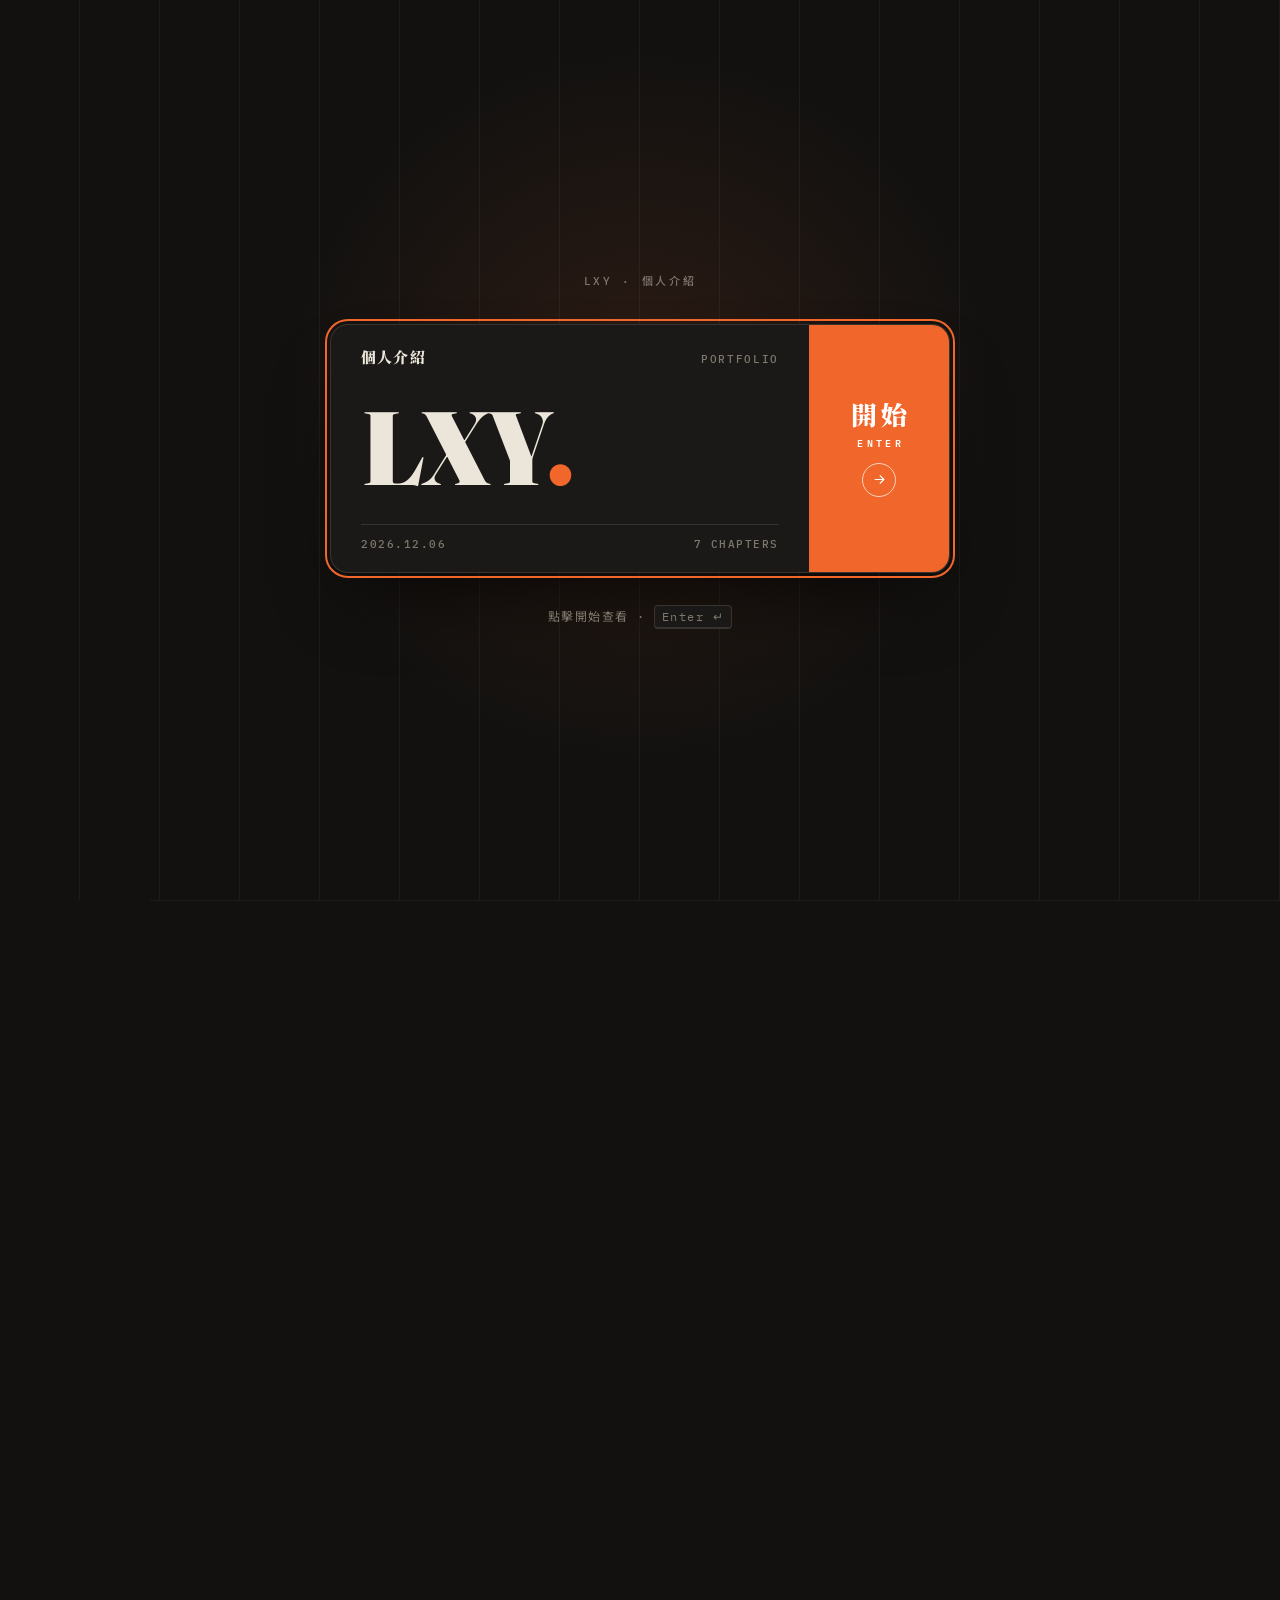
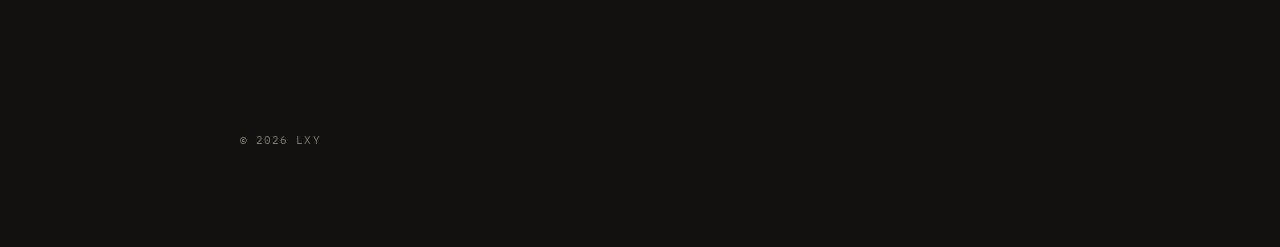
==== index.html @ 330e9f6e "first commit" ====
<!DOCTYPE html>
<html lang="zh-TW" class="no-js">
<head>
<meta charset="UTF-8">
<meta name="viewport" content="width=device-width, initial-scale=1, viewport-fit=cover">
<title>LXY</title>
<meta name="description" content="LXY — 來自台灣的學生、開發者與數位創作者。">
<meta name="author" content="LXY">
<meta name="theme-color" content="#121110">
<link rel="canonical" href="https://lxyo.cc.cd/">
<meta property="og:type" content="website">
<meta property="og:site_name" content="LXY">
<meta property="og:locale" content="zh_TW">
<meta property="og:locale:alternate" content="en_US">
<meta property="og:url" content="https://lxyo.cc.cd/">
<meta property="og:title" content="LXY">
<meta property="og:description" content="LXY — 來自台灣的學生、開發者與數位創作者。">
<meta name="twitter:card" content="summary">
<meta name="twitter:title" content="LXY">
<meta name="twitter:description" content="LXY — 來自台灣的學生、開發者與數位創作者。">
<link rel="icon" href="data:image/svg+xml,%3Csvg xmlns='http://www.w3.org/2000/svg' viewBox='0 0 64 64'%3E%3Crect x='4' y='4' width='56' height='56' rx='14' fill='%23e2571e'/%3E%3Ctext x='32' y='44' text-anchor='middle' font-family='Georgia,serif' font-weight='900' font-size='34' fill='%23fbf8f2'%3EL%3C/text%3E%3C/svg%3E">
<script>document.documentElement.classList.replace('no-js', 'js');</script>
<link rel="preconnect" href="https://fonts.googleapis.com">
<link rel="preconnect" href="https://fonts.gstatic.com" crossorigin>
<link rel="stylesheet" href="https://fonts.googleapis.com/css2?family=Fraunces:opsz,wght@9..144,400..900&family=IBM+Plex+Mono:wght@400;500;600&family=Noto+Sans+TC:wght@400;500;700&family=Noto+Serif+TC:wght@700;900&display=swap">
<link rel="stylesheet" href="css/style.css">
</head>
<body class="intro">

<!-- 入口：封面卡（點擊或按 Enter 開始） -->
<div id="gate" role="dialog" aria-modal="true" aria-label="intro">
  <p class="gate-top">LXY · 個人介紹</p>
  <div class="cover-card" id="ticket" role="button" tabindex="0" aria-label="開始查看 Enter">
    <div class="cc-main">
      <div class="cc-head"><b>個人介紹</b><span>Portfolio</span></div>
      <div class="cc-name">LXY<i>.</i></div>
      <div class="cc-meta"><span id="tDate">—</span><span>7 chapters</span></div>
    </div>
    <div class="cc-go">
      <b>開始</b><small>ENTER</small>
      <span class="arr" aria-hidden="true"><svg class="ln-ic" viewBox="0 0 24 24"><path d="M5 12h14M13 6l6 6-6 6"/></svg></span>
    </div>
  </div>
  <p class="gate-hint">點擊開始查看 · <kbd>Enter ↵</kbd></p>
</div>

<!-- 左側章節（桌機） -->
<nav class="rail" aria-label="chapters">
  <a class="rail-brand" href="#start">LXY<i>.</i></a>
  <div class="rail-line" aria-hidden="true"></div>
  <ol class="rail-stops" id="railStops"></ol>
  <div class="rail-foot">
    <div class="lang">
      <button type="button" class="lang-btn" data-lang="zh" aria-label="繁體中文">中文</button>
      <span class="lang-sep">/</span>
      <button type="button" class="lang-btn" data-lang="en" aria-label="English">EN</button>
    </div>
    <span class="rail-clock">TPE <span id="clock">--:--</span></span>
  </div>
</nav>

<!-- 上方進度（手機） -->
<div class="topbar" aria-hidden="true">
  <a class="rail-brand" href="#start">LXY<i>.</i></a>
  <span class="topbar-cur" id="topCur"></span>
  <div class="lang">
    <button type="button" class="lang-btn" data-lang="zh">中</button>
    <button type="button" class="lang-btn" data-lang="en">EN</button>
  </div>
  <i class="topbar-bar"></i>
</div>

<main>

  <!-- 01 首頁 -->
  <section class="station" id="start" data-station data-key="nav.start" data-zh="首頁" data-en="Home">
    <div class="inner">
      <div class="hero">
        <div>
          <p class="kicker reveal">Hello · 你好</p>
          <h1 class="name reveal" style="--d:.05s">LXY<i>.</i></h1>
          <p class="role reveal" style="--d:.15s" data-i18n="hero.role">學生 · 開發者 · 數位創作者</p>
          <p class="bio reveal" style="--d:.2s"><span id="typed"></span><span class="pen" aria-hidden="true"></span></p>
          <dl class="facts reveal" style="--d:.3s">
            <div><dt data-i18n="about.birthplaceLabel">出生地</dt><dd data-i18n="about.birthplace">台灣 台東</dd></div>
            <div><dt data-i18n="about.residenceLabel">居住地</dt><dd data-i18n="about.residence">台灣 南投</dd></div>
            <div><dt data-i18n="about.ageLabel">年齡</dt><dd><span data-age></span> <span data-i18n="about.ageSuffix">歲</span></dd></div>
          </dl>
        </div>
      </div>
      <button type="button" class="next reveal" style="--d:.5s" data-next></button>
    </div>
  </section>

  <!-- 02 關於 -->
  <section class="station" id="about" data-station data-key="nav.about" data-zh="關於" data-en="About">
    <div class="inner">
      <div class="sign reveal" data-sign></div>
      <div class="about">
        <article class="panel reveal" style="--d:.1s">
          <div class="panel-head"><span data-i18n="about.label">個人詳情 / ABOUT</span><b>No. 0805</b></div>
          <div class="fields">
            <div class="field"><span class="ic"><svg class="ln-ic" viewBox="0 0 24 24"><path d="M21 10c0 7-9 13-9 13s-9-6-9-13a9 9 0 0 1 18 0z"/><circle cx="12" cy="10" r="3"/></svg></span>
              <span class="k" data-i18n="about.birthplaceLabel">出生地</span><span class="v" data-i18n="about.birthplace">台灣 台東</span></div>
            <div class="field"><span class="ic"><svg class="ln-ic" viewBox="0 0 24 24"><path d="M3 10.5 12 3l9 7.5V21H3z"/><path d="M9 21v-6h6v6"/></svg></span>
              <span class="k" data-i18n="about.residenceLabel">居住地</span><span class="v" data-i18n="about.residence">台灣 南投</span></div>
            <div class="field"><span class="ic"><svg class="ln-ic" viewBox="0 0 24 24"><circle cx="12" cy="12" r="10"/><polyline points="12 6 12 12 16 14"/></svg></span>
              <span class="k" data-i18n="about.ageLabel">年齡</span><span class="v"><span id="age" data-age></span> <span data-i18n="about.ageSuffix">歲</span></span></div>
            <div class="field"><span class="ic"><svg class="ln-ic" viewBox="0 0 24 24"><path d="M22 10v6M2 10l10-5 10 5-10 5z"/><path d="M6 12v5c3 3 9 3 12 0v-5"/></svg></span>
              <span class="k" data-i18n="about.educationLabel">目前就讀</span><span class="v" data-i18n="about.education">高職/機械科</span></div>
            <div class="likes">
              <span class="k" data-i18n="about.interestsLabel">興趣與專長</span>
              <div class="chips">
                <span class="chip" data-i18n="about.interest.minecraft">麥塊</span>
                <span class="chip" data-i18n="about.interest.dev">開發</span>
                <span class="chip" data-i18n="about.interest.code">程式</span>
                <span class="chip" data-i18n="about.interest.hardware">硬體</span>
                <span class="chip" data-i18n="about.interest.computer">電腦</span>
              </div>
            </div>
          </div>
        </article>
        <article class="panel mapbox reveal" style="--d:.2s">
          <div class="panel-head"><span>Map</span><b>台東 · 南投</b></div>
          <div class="taiwan-map-inner">
            <canvas id="taiwan-map-canvas" aria-hidden="true"></canvas>
            <div class="taiwan-map-markers" id="taiwan-map-markers"></div>
          </div>
        </article>
      </div>
      <button type="button" class="next reveal" data-next></button>
    </div>
  </section>

  <!-- 03 經歷 -->
  <section class="station" id="experience" data-station data-key="nav.experience" data-zh="經歷" data-en="Experience">
    <div class="inner">
      <div class="sign reveal" data-sign></div>
      <div class="timetable">
        <div class="tt-row reveal" style="--d:.1s">
          <div class="tt-time" data-i18n="experience.weatherDate">2026 — 至今</div>
          <div class="tt-track" aria-hidden="true"></div>
          <article class="tt-card">
            <h3>Weather Master</h3>
            <div class="tt-role" data-i18n="experience.weatherRole">開源貢獻 · 繁體中文化</div>
            <div class="tt-desc" data-i18n-html="experience.weatherDesc">參與 <a href="https://github.com/PranshulGG/WeatherMaster" target="_blank" rel="noopener">Weather Master</a> 的繁體中文在地化，完成 1,338 條字串翻譯，約佔專案翻譯量的 20% 以上，讓台灣使用者也能用母語追蹤天氣。</div>
          </article>
        </div>
        <div class="tt-row reveal" style="--d:.2s">
          <div class="tt-time" data-i18n="experience.sunriseDate">2025 — 至今</div>
          <div class="tt-track" aria-hidden="true"></div>
          <article class="tt-card">
            <h3 data-i18n="experience.sunriseTitle">日出伺服器</h3>
            <div class="tt-role" data-i18n="experience.sunriseRole">開發</div>
            <div class="tt-desc" data-i18n="experience.sunriseDesc">負責伺服器開發、功能建置與系統維護，持續優化玩家體驗。</div>
          </article>
        </div>
      </div>
      <button type="button" class="next reveal" data-next></button>
    </div>
  </section>

  <!-- 04 獲獎 -->
  <section class="station" id="awards" data-station data-key="nav.awards" data-zh="獲獎" data-en="Awards">
    <div class="inner">
      <div class="sign reveal" data-sign></div>
      <div class="grid grid--3">
        <button type="button" class="card award-card reveal" style="--d:.05s" data-card
          data-preview-key="award1" data-title="智在家鄉 2024 第七屆" data-org="聯發科技"
          data-desc="智在家鄉比賽，2024 年，我們以「科技農業」為主題，製作了感測器等裝置蒐集農業資料，獲得優等獎。"
          data-logo="data/mediatek.png" data-date="2024 年 11 月" data-badge="優等獎" data-tags="科技農業,感測器,聯發科技">
          <span class="cover"><img src="data/mediatek.png" alt="MediaTek" loading="lazy"></span>
          <span class="stamp"><span class="award-card-badge">優等獎</span></span>
          <span class="card-body">
            <span class="card-org award-card-org">聯發科技</span>
            <span class="card-title award-card-title">智在家鄉 2024 第七屆</span>
            <span class="card-snip award-card-snippet">以「科技農業」為主題，製作感測器裝置蒐集農業資料。</span>
            <span class="card-foot"><span class="award-card-date">2024 年 11 月</span><span class="more" aria-hidden="true">→</span></span>
          </span>
        </button>
        <button type="button" class="card award-card reveal" style="--d:.12s" data-card
          data-preview-key="award2" data-title="南投縣 麥克松 2024 第一屆" data-org="南投縣"
          data-desc="開發體感健腦電子琴，廣受評審好評，南投縣教育處處長也親自體驗過。"
          data-logo="data/nantou.png" data-date="2024 年 5 月 30 日" data-badge="特優" data-tags="體感,電子琴,麥克松">
          <span class="cover"><img class="square" src="data/nantou.png" alt="南投縣" loading="lazy"></span>
          <span class="stamp"><span class="award-card-badge">特優</span></span>
          <span class="card-body">
            <span class="card-org award-card-org">南投縣</span>
            <span class="card-title award-card-title">南投縣 麥克松 2024 第一屆</span>
            <span class="card-snip award-card-snippet">開發體感健腦電子琴，廣受評審好評。</span>
            <span class="card-foot"><span class="award-card-date">2024 年 5 月 30 日</span><span class="more" aria-hidden="true">→</span></span>
          </span>
        </button>
        <button type="button" class="card award-card reveal" style="--d:.19s" data-card
          data-preview-key="award3" data-title="Do your:bit 2024 台灣賽" data-org="DO YOUR:BIT"
          data-desc="開發體感健腦電子琴，獲得台灣區賽入選（名次未定義）。"
          data-logo="data/do_your_bit.png" data-date="2024 年 12 月 31 日" data-badge="優選" data-tags="micro:bit,體感,國際賽">
          <span class="cover"><img src="data/do_your_bit.png" alt="do your:bit" loading="lazy"></span>
          <span class="stamp"><span class="award-card-badge">優選</span></span>
          <span class="card-body">
            <span class="card-org award-card-org">DO YOUR:BIT</span>
            <span class="card-title award-card-title">Do your:bit 2024 台灣賽</span>
            <span class="card-snip award-card-snippet">體感健腦電子琴獲台灣區賽入選。</span>
            <span class="card-foot"><span class="award-card-date">2024 年 12 月 31 日</span><span class="more" aria-hidden="true">→</span></span>
          </span>
        </button>
      </div>
      <button type="button" class="next reveal" data-next></button>
    </div>
  </section>

  <!-- 05 專案 -->
  <section class="station" id="projects" data-station data-key="nav.projects" data-zh="專案" data-en="Projects">
    <div class="inner">
      <div class="sign reveal" data-sign></div>
      <div class="grid grid--2">
        <button type="button" class="card reveal" style="--d:.05s" data-card
          data-preview-key="projectWeather" data-title="Weather Master" data-org="Open source · Android"
          data-desc="開源 Android 天氣 App，靈感來自 Google Pixel Weather，支援多種天氣來源與小工具。我負責繁體中文化，翻譯了 1,338 條字串，約佔專案翻譯量的 20% 以上。"
          data-logo="data/weather_master.png" data-cover="weather" data-url="play.google.com" data-href="https://play.google.com/store/apps/details?id=com.pranshulgg.weather_master"
          data-tags="open source,android,i18n,繁體中文">
          <span class="cover cover--weather"><img class="square" src="data/weather_master.png" alt="Weather Master" loading="lazy"></span>
          <span class="card-body">
            <span class="card-org">Open source · Android</span>
            <span class="card-title">Weather Master</span>
            <span class="card-snip project-card-snippet" data-i18n="projects.weatherSnippet">開源 Android 天氣 App 繁體中文化貢獻者。</span>
            <span class="stats"><span><strong>1,338</strong><span data-i18n="projects.weatherStat1">條翻譯</span></span><span><strong>20%+</strong><span data-i18n="projects.weatherStat2">專案字串</span></span></span>
            <span class="card-foot"><span>Google Play</span><span class="more" aria-hidden="true">→</span></span>
          </span>
        </button>
        <button type="button" class="card reveal" style="--d:.12s" data-card
          data-preview-key="projectCrop" data-title="農產分析" data-org="Google Play · Android"
          data-desc="農產分析是一款專為農民和農業從業者設計的智慧工具，幫助您輕鬆掌握市場動態，做出明智的農業決策。透過即時的價格數據和智能分析，讓您的農產品獲得最佳收益。"
          data-logo="https://play-lh.googleusercontent.com/NTqjY2mbt0F2i7puMSiTOP4z76HeeBLNhnZv5H5CcK_nBi4d97qSdFFrD--aAHuuWnySbWFiatZBM2LRgfFG9I4=w480-h960"
          data-cover="crop" data-url="play.google.com" data-href="https://play.google.com/store/apps/details?id=com.bvc_dev_team.androidapp"
          data-tags="android,農業,價格分析,開放資料">
          <span class="cover cover--crop"><img class="square" src="https://play-lh.googleusercontent.com/NTqjY2mbt0F2i7puMSiTOP4z76HeeBLNhnZv5H5CcK_nBi4d97qSdFFrD--aAHuuWnySbWFiatZBM2LRgfFG9I4=w480-h960" alt="" loading="lazy" referrerpolicy="no-referrer"></span>
          <span class="card-body">
            <span class="card-org">Google Play · Android</span>
            <span class="card-title" data-i18n="projects.cropTitle">農產分析</span>
            <span class="card-snip project-card-snippet" data-i18n="projects.cropSnippet">全台作物價格分析工具，即時掌握市場行情。</span>
            <span class="card-foot"><span>Google Play</span><span class="more" aria-hidden="true">→</span></span>
          </span>
        </button>
      </div>
      <button type="button" class="next reveal" data-next></button>
    </div>
  </section>

  <!-- 06 技能 -->
  <section class="station" id="skills" data-station data-key="nav.skills" data-zh="技能" data-en="Skills">
    <div class="inner">
      <div class="sign reveal" data-sign></div>
      <div class="tags-grid">
        <article class="ltag reveal" style="--d:.05s"><span class="emo" aria-hidden="true">🐍</span><h3>Python</h3>
          <p data-i18n="skills.pythonDesc">用 Python 寫各種小工具、自動化腳本、網頁爬蟲與後端服務。</p>
          <div class="tags"><span class="tag">selenium</span><span class="tag">flask</span><span class="tag">script</span></div></article>
        <article class="ltag reveal" style="--d:.1s"><span class="emo" aria-hidden="true">🌐</span><h3>Web Dev</h3>
          <p data-i18n="skills.webDesc">前端網頁開發，從設計到實作，打造好看又實用的網站。</p>
          <div class="tags"><span class="tag">html</span><span class="tag">css</span><span class="tag">js</span></div></article>
        <article class="ltag reveal" style="--d:.15s"><span class="emo" aria-hidden="true">🈶</span><h3>Translation</h3>
          <p data-i18n="skills.translationDesc">翻譯、在地化、繁體中文，讓使用繁體中文的人能更好的使用外國軟體。</p>
          <div class="tags"><span class="tag">translate</span><span class="tag">localization</span><span class="tag">zh-TW</span></div></article>
        <article class="ltag reveal" style="--d:.2s"><span class="emo" aria-hidden="true">🎨</span><h3>Design</h3>
          <p data-i18n="skills.designDesc">視覺設計、UI 介面、品牌識別，讓想法變成畫面。</p>
          <div class="tags"><span class="tag">figma</span><span class="tag">ui</span><span class="tag">branding</span></div></article>
        <article class="ltag reveal" style="--d:.25s"><span class="emo" aria-hidden="true">📷</span><h3>Photography</h3>
          <p data-i18n="skills.photoDesc">喜歡用鏡頭捕捉生活中的瞬間，記錄美好畫面。</p>
          <div class="tags"><span class="tag">street</span><span class="tag">portrait</span><span class="tag">landscape</span></div></article>
      </div>
      <button type="button" class="next reveal" data-next></button>
    </div>
  </section>

  <!-- 07 聯絡 -->
  <section class="station" id="contact" data-station data-key="nav.contact" data-zh="聯絡" data-en="Contact">
    <div class="inner">
      <div class="sign reveal" data-sign></div>
      <p class="contact-desc reveal" data-i18n="contact.desc">有專案合作、技術交流或任何想法，歡迎透過以下管道找到我。</p>
      <ul class="contacts reveal" style="--d:.1s">
        <li><a href="mailto:contact@lxyo.cc.cd"><small>Email</small><b>contact@lxyo.cc.cd</b><span class="go" aria-hidden="true">→</span></a></li>
        <li><a href="mailto:me@lxyo.cc.cd"><small>Email</small><b>me@lxyo.cc.cd</b><span class="go" aria-hidden="true">→</span></a></li>
        <li><a href="https://github.com/Yo-codeback" target="_blank" rel="noopener"><small>GitHub</small><b>Yo-codeback</b><span class="go" aria-hidden="true">→</span></a></li>
        <li><a href="https://status.ddns.ge/" target="_blank" rel="noopener"><small>Status</small><b data-i18n="nav.status">服務狀態</b><span class="go" aria-hidden="true">→</span></a></li>
      </ul>
      <div class="farewell reveal" style="--d:.2s">
        <div>
          <h3 data-i18n="ui.thanks">感謝您的觀看</h3>
          <p data-i18n="ui.thanksSub">祝您有美好的一天</p>
        </div>
        <button type="button" class="back" id="backStart">
          <svg class="ln-ic" viewBox="0 0 24 24" aria-hidden="true"><path d="M12 19V5M6 11l6-6 6 6"/></svg>
          <span data-i18n="ui.back">回到頂部</span></button>
      </div>
      <p class="foot">© <span data-year>2026</span> LXY</p>
    </div>
  </section>
</main>

<!-- 詳情抽屜 -->
<div class="drawer" id="drawer" aria-hidden="true">
  <div class="drawer-bd" id="drawerBd"></div>
  <div class="drawer-win" role="dialog" aria-modal="true" aria-labelledby="drawerTitle">
    <div class="drawer-top"><span id="drawerKind">detail</span>
      <button type="button" class="drawer-x" id="drawerX" aria-label="close"><svg viewBox="0 0 12 12" aria-hidden="true"><path d="M1 1l10 10M11 1 1 11" stroke="currentColor" stroke-width="1.6"/></svg></button></div>
    <div id="drawerContent"></div>
  </div>
</div>

<script src="js/i18n.js"></script>
<script src="js/age.js"></script>
<script src="js/taiwan-map.js"></script>
<script src="js/app.js"></script>
<script defer src="https://static.cloudflareinsights.com/beacon.min.js/v4513226cdae34746b4dedf0b4dfa099e1781791509496" integrity="sha512-ZE9pZaUXND66v380QUtch/5sE9tPFh2zg45pR2PB0CVkCtOREv2AJKkSidISWkysEuQ0EH8faUU5du78bx87UQ==" data-cf-beacon='{"version":"2024.11.0","token":"75124c326cb447fe934cde04713ae013","r":1,"server_timing":{"name":{"cfCacheStatus":true,"cfEdge":true,"cfExtPri":true,"cfL4":true,"cfOrigin":true,"cfSpeedBrain":true},"location_startswith":null}}' crossorigin="anonymous"></script>
</body>
</html>
---- css/style.css ----
﻿/* ================================================================
   LXY — 引導式個人頁（深色）
   1. 設計變數
   ================================================================ */
:root{
  --paper:#121110;
  --paper-2:#26231f;
  --card:#1b1917;
  --ink:#ece6da;
  --ink-2:#bdb5a7;
  --mute:#7f786c;
  --line:rgba(236,230,218,.13);
  --line-2:rgba(236,230,218,.05);
  --accent:#f0662b;
  --accent-rgb:240,102,43;
  --teal:#2f9a93;
  --stamp:#ef5a4c;
  --sign:#0a0a09;
  --shadow:rgba(0,0,0,.55);
  --rail-w:150px;
  --serif:"Fraunces","Noto Serif TC",Georgia,serif;
  --serif-tc:"Noto Serif TC","Fraunces",serif;
  --sans:"Noto Sans TC",system-ui,-apple-system,"Segoe UI","Microsoft JhengHei",sans-serif;
  --mono:"IBM Plex Mono","Noto Sans TC",ui-monospace,Menlo,Consolas,monospace;
  --ease:cubic-bezier(.22,1,.36,1);
}

/* ================================================================
   2. 基礎
   ================================================================ */
*,*::before,*::after{box-sizing:border-box}
html{scroll-snap-type:y proximity;scroll-behavior:smooth;color-scheme:dark}
body{margin:0;background:var(--paper);color:var(--ink);font:400 15px/1.75 var(--sans);-webkit-font-smoothing:antialiased;text-rendering:optimizeLegibility}
body::before{content:"";position:fixed;inset:0;z-index:-1;pointer-events:none;opacity:.5;
  background-image:url("data:image/svg+xml,%3Csvg xmlns='http://www.w3.org/2000/svg' width='160' height='160'%3E%3Cfilter id='n'%3E%3CfeTurbulence type='fractalNoise' baseFrequency='.9' numOctaves='2' stitchTiles='stitch'/%3E%3CfeColorMatrix values='0 0 0 0 .3 0 0 0 0 .25 0 0 0 0 .2 0 0 0 .09 0'/%3E%3C/filter%3E%3Crect width='100%25' height='100%25' filter='url(%23n)'/%3E%3C/svg%3E")}
body.intro{overflow:hidden}
button{font:inherit;color:inherit;background:none;border:0;padding:0;margin:0;cursor:pointer}
a{color:inherit;text-decoration:none}
img{max-width:100%}
::selection{background:var(--accent);color:#fff}
:focus-visible{outline:2px solid var(--accent);outline-offset:3px}
.mono{font-family:var(--mono)}
.ln-ic{width:1em;height:1em;fill:none;stroke:currentColor;stroke-width:1.7;stroke-linecap:round;stroke-linejoin:round}

/* ================================================================
   3. 入口：封面卡
   ================================================================ */
#gate{position:fixed;inset:0;z-index:50;display:grid;place-items:center;gap:26px;align-content:center;background:var(--paper);transition:opacity .6s var(--ease) .35s,visibility 0s 1s}
#gate::before{content:"";position:absolute;inset:0;background:radial-gradient(circle at 50% 45%,rgba(var(--accent-rgb),.12),transparent 45%),repeating-linear-gradient(90deg,transparent 0 79px,var(--line-2) 79px 80px)}
.gate-top{position:relative;font:500 11px/1 var(--mono);letter-spacing:.24em;text-transform:uppercase;color:var(--mute)}
.cover-card{position:relative;display:flex;width:min(620px,92vw);border:1px solid var(--line);border-radius:18px;overflow:hidden;background:var(--card);box-shadow:0 40px 80px -30px rgba(0,0,0,.8);cursor:pointer;animation:cardIn 1s var(--ease) both;transition:transform .7s var(--ease),opacity .5s}
@keyframes cardIn{from{opacity:0;transform:translateY(30px) scale(.97)}}
.cc-main{flex:1;min-width:0;padding:24px 30px 22px}
.cc-head{display:flex;justify-content:space-between;align-items:baseline;gap:12px;font:500 10.5px/1.4 var(--mono);letter-spacing:.16em;text-transform:uppercase;color:var(--mute)}
.cc-head b{font:900 15px/1 var(--serif-tc);letter-spacing:.08em;color:var(--ink)}
.cc-name{margin:34px 0 30px;font:900 clamp(64px,13vw,104px)/.9 var(--serif);letter-spacing:-.04em}
.cc-name i{font-style:normal;color:var(--accent)}
.cc-meta{display:flex;justify-content:space-between;padding-top:14px;border-top:1px solid var(--line);font:500 11px/1 var(--mono);letter-spacing:.14em;text-transform:uppercase;color:var(--mute)}
.cc-go{flex:none;width:140px;display:flex;flex-direction:column;align-items:center;justify-content:center;gap:10px;padding:20px 10px;background:var(--accent);color:#fff;transition:background .3s}
.cover-card:hover .cc-go{background:#ff7a3d}
.cc-go b{font:900 26px/1 var(--serif-tc);letter-spacing:.14em;margin-right:-.14em;white-space:nowrap}
.cc-go small{font:600 10px/1 var(--mono);letter-spacing:.34em;margin-right:-.34em}
.cc-go .arr{width:34px;height:34px;display:grid;place-items:center;margin-top:6px;border:1.5px solid rgba(255,255,255,.7);border-radius:50%;animation:nudge 1.8s ease-in-out infinite}
@keyframes nudge{50%{transform:translateX(4px)}}
.gate-hint{position:relative;font:400 12px/1 var(--mono);letter-spacing:.12em;color:var(--mute)}
.gate-hint kbd{font:inherit;padding:3px 7px;border:1px solid var(--line);border-bottom-width:2px;border-radius:4px;background:var(--card)}
.is-entering #gate{opacity:0;visibility:hidden}
.is-entering .cover-card{animation:none;cursor:default;transform:translateY(-40px) scale(.96);opacity:0}
.is-entering .gate-hint,.is-entering .gate-top{opacity:0;transition:opacity .3s}

/* ================================================================
   4. 左側章節（桌機）／上方進度條（手機）
   ================================================================ */
.rail{position:fixed;left:0;top:0;bottom:0;z-index:20;width:var(--rail-w);border-right:1px solid var(--line);background:rgba(18,17,16,.82);-webkit-backdrop-filter:blur(8px);backdrop-filter:blur(8px)}
.rail-brand{position:absolute;left:24px;top:26px;font:900 22px/1 var(--serif);letter-spacing:-.02em}
.rail-brand i{font-style:normal;color:var(--accent)}
.rail-line{position:absolute;left:31px;top:14vh;bottom:16vh;width:4px;margin-left:-2px;border-radius:2px;background:var(--paper-2)}
.rail-line::before{content:"";position:absolute;inset:0;border-radius:2px;background:var(--accent);transform-origin:top;transform:scaleY(var(--p,0))}
.rail-stops{position:absolute;left:0;right:0;top:14vh;bottom:16vh;margin:0;padding:0;list-style:none}
.rail-stops li{position:absolute;left:0;right:0;transform:translateY(-50%)}
.rail-stops button{display:flex;align-items:center;gap:12px;width:100%;padding:6px 10px 6px 24px;text-align:left}
.rail-stops .dot{flex:none;width:15px;height:15px;border-radius:50%;border:3px solid var(--ink);background:var(--paper);transition:background .3s,border-color .3s,transform .4s var(--ease)}
.rail-stops .lab{display:flex;flex-direction:column;line-height:1.15;min-width:0}
.rail-stops .lab small{font:500 9px/1.2 var(--mono);letter-spacing:.14em;color:var(--mute)}
.rail-stops .lab span{font:600 13px/1.3 var(--sans);color:var(--ink-2);white-space:nowrap;transition:color .3s}
.rail-stops li.passed .dot{background:var(--ink)}
.rail-stops li.current .dot{background:var(--accent);border-color:var(--accent);box-shadow:0 0 0 5px rgba(var(--accent-rgb),.2);transform:scale(1.2)}
.rail-stops li.current .lab span{color:var(--accent)}
.rail-stops button:hover .lab span{color:var(--ink)}
.rail-foot{position:absolute;left:24px;right:12px;bottom:26px;display:flex;flex-direction:column;gap:12px}
.lang{display:flex;align-items:center;gap:2px;font:500 11px/1 var(--mono)}
.lang-btn{padding:6px 8px;border-radius:4px;color:var(--mute);transition:background .3s,color .3s}
.lang-btn:hover{color:var(--ink)}
.lang-btn.active{background:var(--ink);color:var(--paper)}
.lang-sep{color:var(--line)}
.rail-clock{font:500 10px/1 var(--mono);letter-spacing:.1em;color:var(--mute)}
.topbar{display:none}

/* ================================================================
   5. 版面 / 章節標題 / 下一章
   ================================================================ */
main{padding-left:var(--rail-w)}
.station{position:relative;min-height:100vh;padding:12vh 7vw 10vh;display:flex;flex-direction:column;justify-content:center;scroll-snap-align:start}
.station + .station{border-top:1px solid var(--line-2)}
.inner{width:100%;max-width:1080px;margin:0 auto}

.sign{display:flex;align-items:flex-end;gap:22px;margin:0 0 6vh;padding-bottom:20px;border-bottom:1px solid var(--line)}
.sign-no{font:900 clamp(72px,9vw,128px)/.8 var(--serif);letter-spacing:-.05em;color:transparent;-webkit-text-stroke:1.5px rgba(var(--accent-rgb),.75)}
.sign-txt{display:flex;flex-direction:column;gap:6px;padding-bottom:4px}
.sign-txt small{font:500 10.5px/1 var(--mono);letter-spacing:.2em;text-transform:uppercase;color:var(--mute)}
.sign h2{margin:0;font:900 clamp(34px,4vw,50px)/1.05 var(--serif-tc);letter-spacing:.12em}
.sign-en{font:500 12px/1 var(--mono);letter-spacing:.3em;text-transform:uppercase;color:var(--ink-2)}

.next{display:inline-flex;align-items:center;gap:14px;align-self:flex-start;margin-top:7vh;padding:12px 18px 12px 20px;border:1.5px solid var(--ink);border-radius:999px;font:500 13px/1.2 var(--sans);transition:background .3s,color .3s}
.next small{font:500 10px/1 var(--mono);letter-spacing:.16em;text-transform:uppercase;color:var(--mute);transition:color .3s}
.next b{font:700 15px/1 var(--serif-tc);letter-spacing:.08em}
.next .arr{width:26px;height:26px;display:grid;place-items:center;border-radius:50%;background:var(--accent);color:#fff;transition:transform .4s var(--ease)}
.next:hover{background:var(--ink);color:var(--paper)}
.next:hover small{color:rgba(18,17,16,.6)}
.next:hover .arr{transform:translateY(3px)}
.inner > .next{display:flex;width:max-content}

.reveal{opacity:0;transform:translateY(24px);transition:opacity .9s var(--ease) var(--d,0s),transform 1s var(--ease) var(--d,0s)}
.reveal.in{opacity:1;transform:none}

/* ================================================================
   6. 首頁
   ================================================================ */
.hero{display:block}
.kicker{display:flex;align-items:center;gap:12px;margin:0 0 18px;font:500 11px/1 var(--mono);letter-spacing:.2em;text-transform:uppercase;color:var(--mute)}
.kicker::before{content:"";width:10px;height:10px;border-radius:50%;background:var(--accent);box-shadow:0 0 0 4px rgba(var(--accent-rgb),.18)}
.name{margin:0;font:900 clamp(110px,16vw,240px)/.85 var(--serif);letter-spacing:-.05em}
.name i{font-style:normal;color:var(--accent)}
.role{margin:22px 0 0;font:700 clamp(17px,1.5vw,21px)/1.4 var(--serif-tc);letter-spacing:.06em;color:var(--ink-2)}
.bio{min-height:3.4em;max-width:34em;margin:14px 0 0;font:400 15px/1.75 var(--sans);color:var(--ink-2)}
.bio .pen{display:inline-block;width:8px;height:8px;margin-left:6px;border-radius:50%;background:var(--accent);vertical-align:1px;animation:pulse 1.4s ease-in-out infinite}
@keyframes pulse{50%{transform:scale(.5);opacity:.4}}
.facts{display:flex;flex-wrap:wrap;gap:0;margin:34px 0 0;border:1.5px solid var(--ink);border-radius:10px;width:max-content;max-width:100%;overflow:hidden}
.facts div{padding:12px 20px;min-width:120px}
.facts div + div{border-left:1.5px dashed var(--line)}
.facts dt{font:500 9.5px/1.3 var(--mono);letter-spacing:.16em;text-transform:uppercase;color:var(--mute)}
.facts dd{margin:4px 0 0;font:700 15px/1.3 var(--sans)}
.stamp{display:grid;place-items:center;width:86px;height:86px;border-radius:50%;border:3px double var(--stamp);color:var(--stamp);font:900 14px/1.15 var(--serif-tc);letter-spacing:.06em;text-align:center;background:rgba(18,17,16,.82);opacity:.95}
.stamp small{display:block;font:600 8px/1 var(--mono);letter-spacing:.12em;margin-top:3px}

/* ================================================================
   7. 關於（個人欄位 + 地圖）
   ================================================================ */
.about{display:grid;grid-template-columns:minmax(0,1.25fr) minmax(0,.75fr);gap:28px;align-items:stretch}
.panel{position:relative;background:var(--card);border:1px solid var(--line);border-radius:12px;box-shadow:0 20px 40px -30px var(--shadow)}
.panel-head{display:flex;justify-content:space-between;align-items:center;padding:14px 22px;border-bottom:1px dashed var(--line);font:500 10.5px/1 var(--mono);letter-spacing:.16em;text-transform:uppercase;color:var(--mute)}
.panel-head b{color:var(--accent);font-weight:600}
.fields{padding:6px 22px 22px}
.field{display:grid;grid-template-columns:34px 110px minmax(0,1fr);align-items:center;gap:14px;padding:15px 0;border-bottom:1px dashed var(--line)}
.field .ic{width:34px;height:34px;display:grid;place-items:center;border-radius:50%;background:var(--paper);color:var(--accent);font-size:16px}
.field .k{font:500 11px/1.3 var(--mono);letter-spacing:.1em;color:var(--mute)}
.field .v{font:700 16px/1.4 var(--sans)}
.likes{padding-top:18px}
.likes .k{font:500 11px/1.3 var(--mono);letter-spacing:.1em;color:var(--mute)}
.chips{display:flex;flex-wrap:wrap;gap:8px;margin-top:12px}
.chip{padding:7px 14px;border-radius:999px;background:var(--paper);border:1px solid var(--line);font:500 13px/1 var(--sans);transition:background .3s,color .3s,border-color .3s}
.chip:hover{background:var(--ink);color:var(--paper);border-color:var(--ink)}
.mapbox{display:flex;flex-direction:column}
.taiwan-map-inner{position:relative;flex:1;min-height:380px;margin:10px}
#taiwan-map-canvas{display:block;width:100%;height:100%}
.taiwan-map-markers{position:absolute;inset:0;pointer-events:none}
.taiwan-marker{position:absolute;width:0;height:0}
.taiwan-marker-dot{position:absolute;left:-7px;top:-7px;width:14px;height:14px;border-radius:50%;background:var(--card);border:3px solid var(--mk)}
.taiwan-marker-pulse{position:absolute;left:-16px;top:-16px;width:32px;height:32px;border-radius:50%;background:var(--mk);opacity:.18;animation:mapPulse 2.2s ease-out infinite}
.taiwan-marker-label{position:absolute;right:16px;top:-12px;white-space:nowrap;padding:5px 9px;border-radius:6px;background:var(--mk);color:#fff;font:600 11px/1.2 var(--sans)}
.taiwan-marker-birth{--mk:var(--teal)}
.taiwan-marker-home{--mk:var(--accent)}
@keyframes mapPulse{0%{transform:scale(.5);opacity:.35}100%{transform:scale(1.6);opacity:0}}

/* ================================================================
   8. 經歷（時間軸）
   ================================================================ */
.timetable{position:relative;display:flex;flex-direction:column;gap:22px}
.tt-row{display:grid;grid-template-columns:150px 30px minmax(0,1fr);gap:0 18px}
.tt-time{padding-top:20px;text-align:right;font:600 13px/1.4 var(--mono);color:var(--accent)}
.tt-track{position:relative}
.tt-track::before{content:"";position:absolute;left:50%;top:0;bottom:-22px;width:4px;margin-left:-2px;background:var(--paper-2);border-radius:2px}
.tt-row:last-child .tt-track::before{bottom:0}
.tt-track::after{content:"";position:absolute;left:50%;top:22px;width:16px;height:16px;margin-left:-8px;border-radius:50%;background:var(--card);border:3px solid var(--ink)}
.tt-card{padding:20px 24px 22px;background:var(--card);border:1px solid var(--line);border-left:5px solid var(--accent);border-radius:10px;transition:transform .5s var(--ease),box-shadow .5s}
.tt-row:nth-child(2) .tt-card{border-left-color:var(--teal)}
.tt-card:hover{transform:translateX(6px);box-shadow:0 20px 40px -28px var(--shadow)}
.tt-card h3{margin:0;font:700 22px/1.3 var(--serif);letter-spacing:-.01em}
.tt-role{margin-top:4px;font:500 12px/1.4 var(--mono);color:var(--mute)}
.tt-desc{margin-top:12px;color:var(--ink-2)}
.tt-desc a{color:var(--accent);border-bottom:1.5px solid rgba(var(--accent-rgb),.35)}
.tt-desc a:hover{border-bottom-color:var(--accent)}

/* ================================================================
   9. 獲獎 / 專案 卡片
   ================================================================ */
.grid{display:grid;gap:26px}
.grid--3{grid-template-columns:repeat(3,minmax(0,1fr))}
.grid--2{grid-template-columns:repeat(2,minmax(0,1fr))}
.card{position:relative;display:flex;flex-direction:column;text-align:left;background:var(--card);border:1px solid var(--line);border-radius:12px;overflow:visible;transition:transform .5s var(--ease),box-shadow .5s var(--ease)}
.card:hover{transform:translateY(-6px);box-shadow:0 30px 50px -30px var(--shadow)}
.cover{position:relative;display:grid;place-items:center;aspect-ratio:16/10;border-bottom:1px solid var(--line);border-radius:12px 12px 0 0;overflow:hidden;background:#fff}
.cover img{display:block;max-width:72%;max-height:58%;object-fit:contain;transition:transform .8s var(--ease)}
.cover img.square{max-height:74%}
.card:hover .cover img{transform:scale(1.05)}
.cover--photo img{max-width:none;max-height:none;width:100%;height:100%;object-fit:cover}
.cover--weather{background:radial-gradient(circle at 50% 50%,rgba(255,190,60,.18),transparent 55%),linear-gradient(160deg,#16244a,#0b1430)}
.cover--weather img.square{width:38%;max-width:none;max-height:none;filter:drop-shadow(0 14px 24px rgba(0,0,0,.45))}
.cover--crop{background:linear-gradient(160deg,#1e2a1c,#2f3f29)}
.cover .emo{font-size:clamp(56px,6vw,84px);line-height:1;filter:drop-shadow(0 10px 14px rgba(0,0,0,.2))}
.card-body{display:flex;flex-direction:column;gap:6px;flex:1;padding:18px 20px 18px}
.card-org{font:500 10.5px/1.3 var(--mono);letter-spacing:.14em;text-transform:uppercase;color:var(--mute)}
.card-title{font:700 19px/1.35 var(--serif-tc);letter-spacing:.02em}
.card-snip{font-size:13.5px;line-height:1.65;color:var(--ink-2)}
.card-foot{display:flex;justify-content:space-between;align-items:center;gap:10px;margin-top:auto;padding-top:12px;border-top:1px dashed var(--line);font:500 11.5px/1.2 var(--mono);color:var(--mute)}
.card-foot .more{color:var(--accent);transition:transform .4s var(--ease)}
.card:hover .card-foot .more{transform:translateX(4px)}
.card .stamp{position:absolute;right:14px;top:14px;width:78px;height:78px;font-size:13px;transform:rotate(-12deg);transition:transform .5s var(--ease)}
.card:hover .stamp{transform:rotate(-4deg) scale(1.06)}
.stats{display:flex;gap:18px;margin-top:4px;font:500 12px/1.3 var(--mono);color:var(--mute)}
.stats strong{margin-right:4px;font-size:15px;color:var(--teal)}

/* ================================================================
   10. 技能
   ================================================================ */
.tags-grid{display:grid;grid-template-columns:repeat(auto-fill,minmax(190px,1fr));gap:22px}
.ltag{position:relative;padding:24px 20px 20px;background:var(--card);border:1px solid var(--line);border-radius:14px;transition:transform .5s var(--ease),border-color .4s}
.ltag:hover{transform:translateY(-4px);border-color:rgba(var(--accent-rgb),.5)}
.ltag .emo{font-size:30px;line-height:1}
.ltag h3{margin:10px 0 6px;font:700 19px/1.2 var(--serif)}
.ltag p{margin:0;font-size:13px;line-height:1.65;color:var(--ink-2)}
.ltag .tags{margin-top:14px}
.tags{display:flex;flex-wrap:wrap;gap:6px}
.tag{padding:4px 9px;border-radius:4px;background:var(--paper);font:500 10.5px/1.2 var(--mono);color:var(--ink-2)}

/* ================================================================
   11. 聯絡 + 結尾
   ================================================================ */
.contact-desc{max-width:36em;margin:0 0 26px;font-size:16px;color:var(--ink-2)}
.contacts{list-style:none;margin:0;padding:0;border-top:1.5px solid var(--ink)}
.contacts a{display:grid;grid-template-columns:120px minmax(0,1fr) auto;align-items:center;gap:18px;padding:18px 4px;border-bottom:1px dashed var(--line);transition:padding .5s var(--ease),background .3s}
.contacts a:hover{padding-left:16px;background:rgba(var(--accent-rgb),.06)}
.contacts small{font:500 11px/1 var(--mono);letter-spacing:.14em;text-transform:uppercase;color:var(--mute)}
.contacts b{font:700 clamp(18px,2vw,26px)/1.2 var(--serif);overflow-wrap:anywhere}
.contacts .go{width:34px;height:34px;display:grid;place-items:center;border-radius:50%;border:1.5px solid var(--ink);transition:background .3s,color .3s,transform .4s var(--ease)}
.contacts a:hover .go{background:var(--accent);border-color:var(--accent);color:#fff;transform:rotate(-45deg)}
.farewell{display:flex;justify-content:space-between;align-items:flex-end;gap:30px;margin-top:9vh;padding-top:28px;border-top:1.5px solid var(--ink)}
.farewell h3{margin:0;font:900 clamp(34px,4.6vw,64px)/1.15 var(--serif-tc);letter-spacing:.06em}
.farewell p{margin:10px 0 0;font:400 13px/1.6 var(--mono);color:var(--mute)}
.back{display:inline-flex;align-items:center;gap:12px;flex:none;padding:14px 22px;border-radius:999px;background:var(--ink);color:var(--paper);font:600 14px/1 var(--sans);transition:background .3s}
.back:hover{background:var(--accent);color:#fff}
.back svg{width:16px;height:16px}
.foot{margin-top:28px;font:400 11px/1 var(--mono);letter-spacing:.1em;color:var(--mute)}

/* ================================================================
   12. 詳情抽屜
   ================================================================ */
.drawer{position:fixed;inset:0;z-index:40;visibility:hidden}
.drawer.open{visibility:visible}
.drawer-bd{position:absolute;inset:0;background:rgba(0,0,0,.6);opacity:0;transition:opacity .4s}
.drawer.open .drawer-bd{opacity:1}
.drawer-win{position:absolute;top:0;right:0;bottom:0;width:min(480px,100vw);display:flex;flex-direction:column;background:var(--card);box-shadow:-30px 0 60px -30px rgba(0,0,0,.8);border-left:1px solid var(--line);transform:translateX(100%);transition:transform .55s var(--ease);overflow-y:auto;overscroll-behavior:contain}
.drawer.open .drawer-win{transform:none}
.drawer-top{position:sticky;top:0;z-index:2;display:flex;justify-content:space-between;align-items:center;padding:14px 18px;background:var(--card);border-bottom:1px dashed var(--line);font:500 10.5px/1 var(--mono);letter-spacing:.16em;text-transform:uppercase;color:var(--mute)}
.drawer-x{width:36px;height:36px;display:grid;place-items:center;border-radius:50%;border:1.5px solid var(--ink);transition:background .3s,color .3s,transform .4s var(--ease)}
.drawer-x:hover{background:var(--ink);color:var(--paper);transform:rotate(90deg)}
.drawer-x svg{width:12px;height:12px}
.drawer .cover{border-radius:0;aspect-ratio:16/9;flex:none}
.drawer-body{position:relative;padding:26px 28px 34px}
.drawer-body .stamp{position:absolute;right:24px;top:-44px;transform:rotate(-12deg)}
.drawer-body h3{margin:8px 0 14px;padding-right:80px;font:900 26px/1.3 var(--serif-tc);letter-spacing:.02em}
.drawer-body .desc{margin:0 0 22px;color:var(--ink-2);line-height:1.85}
.drawer-body dl{display:grid;grid-template-columns:80px 1fr;gap:12px 14px;margin:0 0 24px;padding-top:18px;border-top:1px dashed var(--line)}
.drawer-body dt{font:500 10.5px/1.6 var(--mono);letter-spacing:.12em;text-transform:uppercase;color:var(--mute)}
.drawer-body dd{margin:0;font-size:14px;overflow-wrap:anywhere}
.btn{display:inline-flex;align-items:center;gap:10px;padding:12px 20px;border-radius:999px;background:var(--accent);color:#fff;font:600 14px/1 var(--sans);transition:background .3s}
.btn:hover{background:var(--ink);color:var(--paper)}

/* ================================================================
   13. 手機 / 平板
   ================================================================ */
@media (max-width:1000px){
  .grid--3{grid-template-columns:repeat(2,minmax(0,1fr))}
  .hero{grid-template-columns:1fr}
  }
@media (max-width:820px){
  html{scroll-snap-type:none}
  .rail{display:none}
  .topbar{position:fixed;left:0;right:0;top:0;z-index:20;display:flex;align-items:center;justify-content:space-between;gap:12px;height:52px;padding:0 16px;background:rgba(18,17,16,.92);-webkit-backdrop-filter:blur(8px);backdrop-filter:blur(8px);border-bottom:1px solid var(--line)}
  .topbar .rail-brand{position:static;font-size:18px}
  .topbar-cur{flex:1;text-align:center;font:600 13px/1 var(--serif-tc);letter-spacing:.08em}
  .topbar-cur small{font:500 9.5px/1 var(--mono);letter-spacing:.14em;color:var(--mute);margin-right:6px}
  .topbar-bar{position:absolute;left:0;right:0;bottom:-1px;height:3px;background:var(--accent);transform-origin:left;transform:scaleX(var(--p,0))}
  main{padding-left:0}
  .station{min-height:auto;padding:88px 20px 64px}
  .name{font-size:34vw}
  .facts{width:100%}
  .facts div{flex:1;min-width:0;padding:10px 12px}
    .about,.grid--2,.grid--3{grid-template-columns:minmax(0,1fr)}
  .field{grid-template-columns:30px 80px minmax(0,1fr);gap:10px}
  .taiwan-map-inner{min-height:420px}
  .tt-row{grid-template-columns:22px minmax(0,1fr);gap:0 14px}
  .tt-time{grid-column:2;padding:0 0 6px;text-align:left}
  .tt-track{grid-row:1 / span 2;grid-column:1}
  .tt-card{grid-column:2}
  .tt-track::after{top:2px}
  .contacts a{grid-template-columns:minmax(0,1fr) auto;gap:6px 14px}
  .contacts small{grid-column:1}
  .contacts b{grid-column:1}
  .contacts .go{grid-column:2;grid-row:1 / span 2}
  .farewell{flex-direction:column;align-items:flex-start}
  .cover-card{flex-direction:column;width:min(380px,90vw)}
  .cc-go{width:auto;flex-direction:row;padding:18px}
  .cc-go .arr{margin-top:0}
  .sign{gap:14px}
  .sign h2{font-size:30px}
}

@media (prefers-reduced-motion:reduce){
  html{scroll-behavior:auto}
  *,*::before,*::after{animation-duration:.001ms!important;animation-iteration-count:1!important;transition-duration:.2s!important;transition-delay:0s!important}
  .reveal{opacity:1;transform:none}
}
.no-js #gate{display:none}
.no-js .reveal{opacity:1;transform:none}
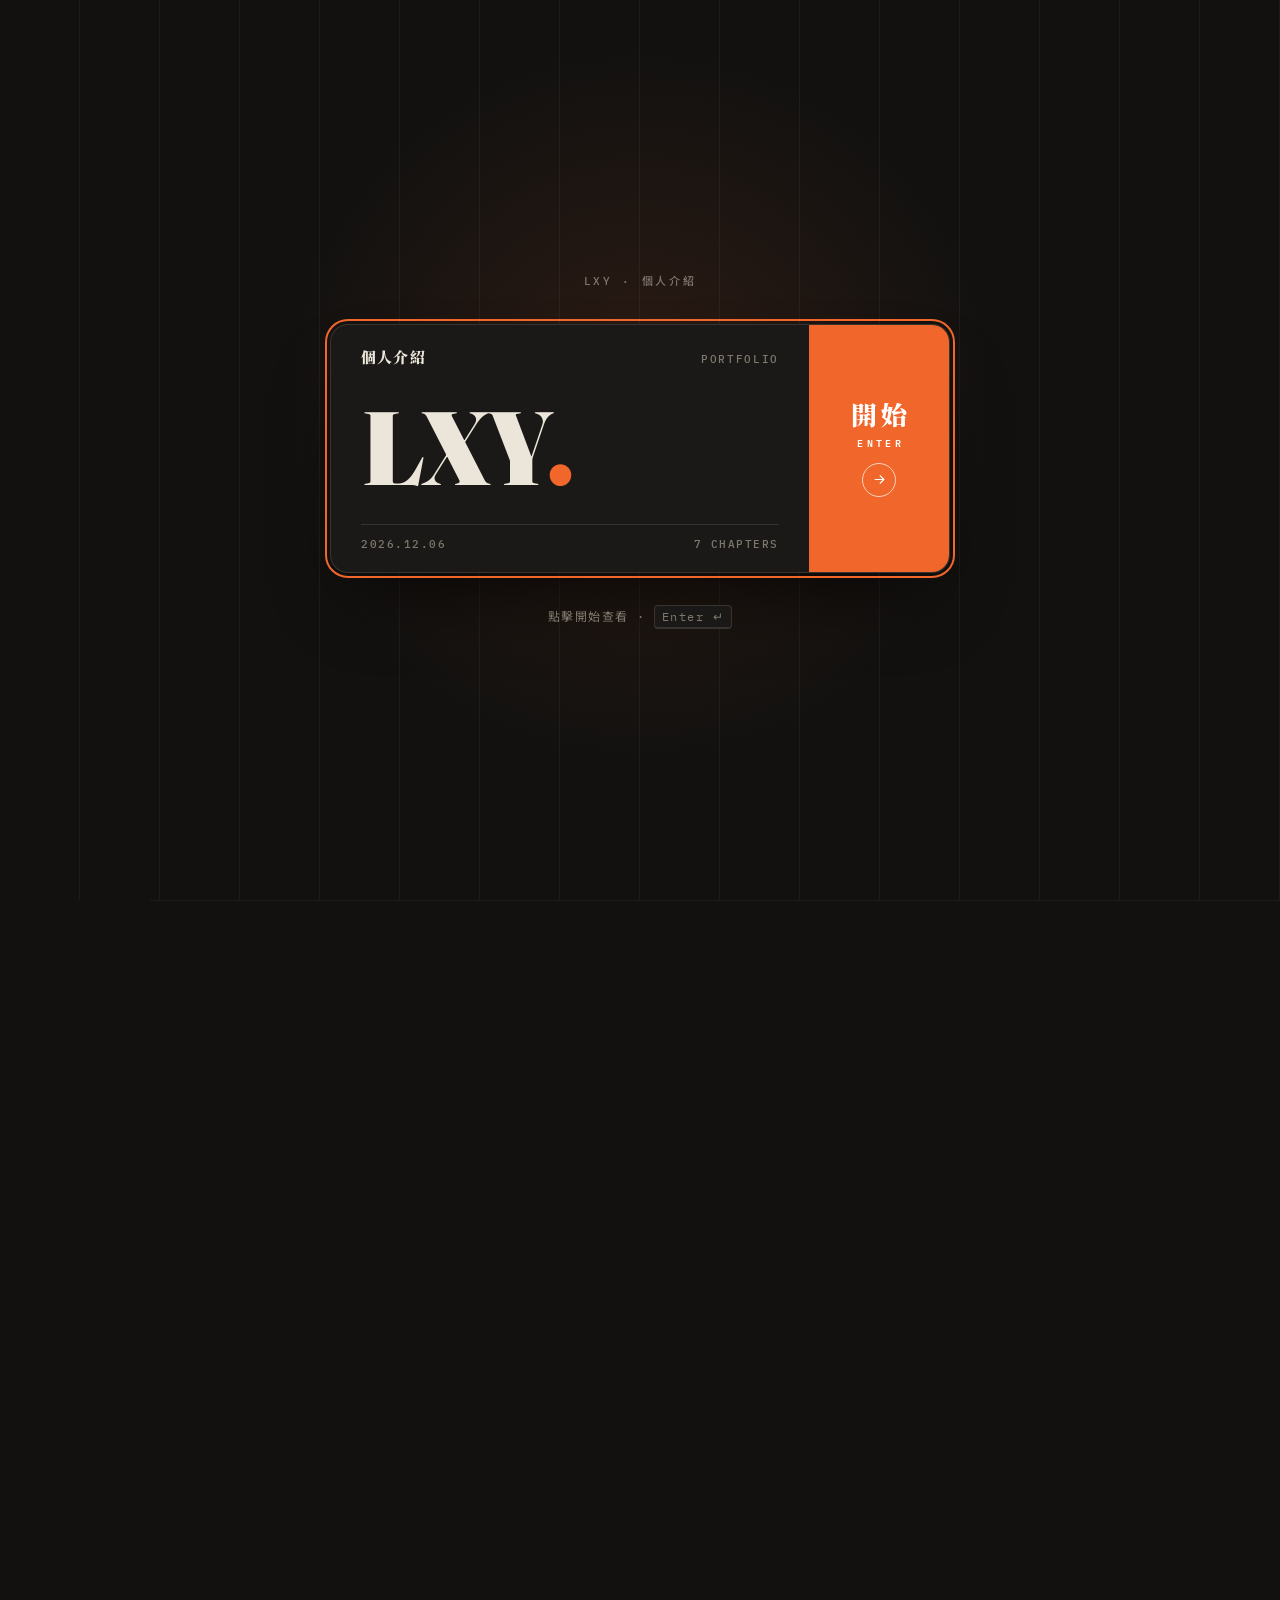
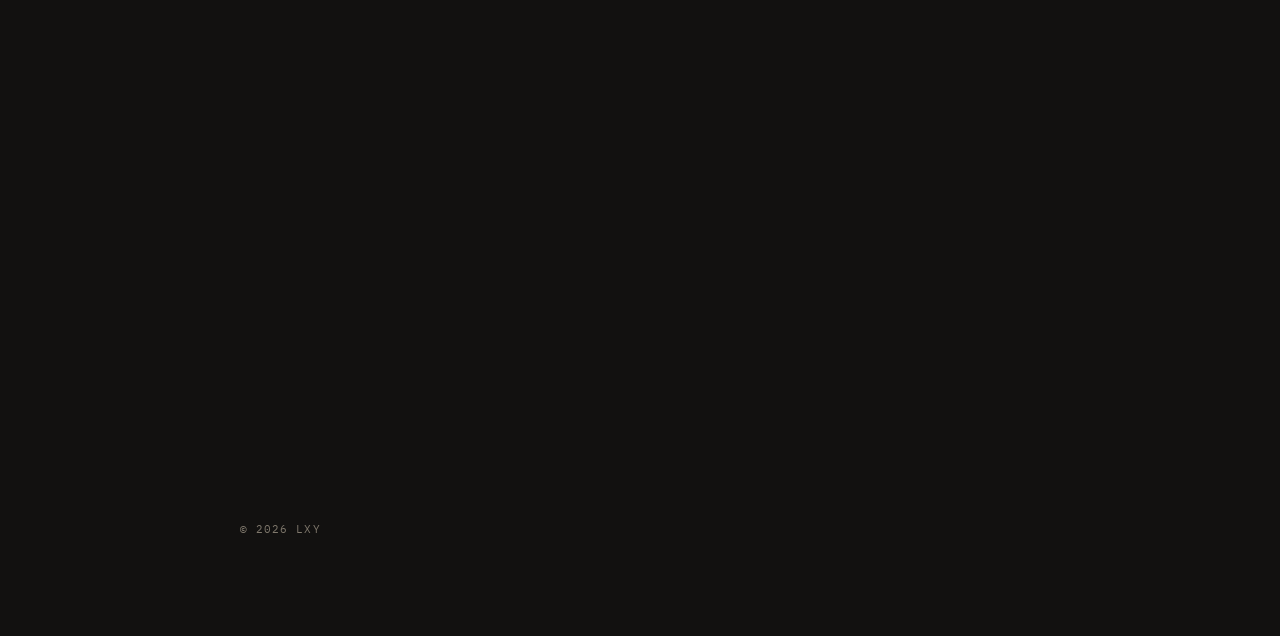
==== commit 6f7a4e78: "Add PVQC AI Literacy Specialist award details and styling" ====
--- a/index.html
+++ b/index.html
@@ -164,8 +164,21 @@
   <section class="station" id="awards" data-station data-key="nav.awards" data-zh="獲獎" data-en="Awards">
     <div class="inner">
       <div class="sign reveal" data-sign></div>
-      <div class="grid grid--3">
+      <div class="grid grid--awards">
         <button type="button" class="card award-card reveal" style="--d:.05s" data-card
+          data-preview-key="awardPvqc" data-title="PVQC AI Literacy Specialist" data-org="PVQC"
+          data-desc="已通過 PVQC AI Literacy Specialist（專業級）考試。涵蓋人工智慧相關專業英文詞彙能力；正式證書核發中，尚未可查詢。"
+          data-cover="pvqc" data-date="2026 年 10 月" data-badge="已通過" data-tags="AI,PVQC,專業英文,專業級">
+          <span class="cover cover--pvqc"><span class="cover-mark"><b>PVQC</b><small>AI Literacy</small></span></span>
+          <span class="stamp"><span class="award-card-badge">已通過</span></span>
+          <span class="card-body">
+            <span class="card-org award-card-org">PVQC</span>
+            <span class="card-title award-card-title">PVQC AI Literacy Specialist</span>
+            <span class="card-snip award-card-snippet">已通過 AI 專業英文詞彙能力專業級考試。</span>
+            <span class="card-foot"><span class="award-card-date">2026 年 10 月</span><span class="more" aria-hidden="true">→</span></span>
+          </span>
+        </button>
+        <button type="button" class="card award-card reveal" style="--d:.1s" data-card
           data-preview-key="award1" data-title="智在家鄉 2024 第七屆" data-org="聯發科技"
           data-desc="智在家鄉比賽，2024 年，我們以「科技農業」為主題，製作了感測器等裝置蒐集農業資料，獲得優等獎。"
           data-logo="data/mediatek.png" data-date="2024 年 11 月" data-badge="優等獎" data-tags="科技農業,感測器,聯發科技">
--- a/css/style.css
+++ b/css/style.css
@@ -197,6 +197,11 @@
 .grid{display:grid;gap:26px}
 .grid--3{grid-template-columns:repeat(3,minmax(0,1fr))}
 .grid--2{grid-template-columns:repeat(2,minmax(0,1fr))}
+.grid--awards{grid-template-columns:repeat(auto-fill,minmax(240px,1fr))}
+.cover--pvqc{background:radial-gradient(circle at 30% 20%,rgba(var(--accent-rgb),.28),transparent 50%),linear-gradient(155deg,#1a2438,#0d121c)}
+.cover-mark{display:flex;flex-direction:column;align-items:center;gap:8px;color:#fff;text-align:center}
+.cover-mark b{font:900 clamp(36px,4vw,48px)/1 var(--serif);letter-spacing:.06em}
+.cover-mark small{font:500 11px/1 var(--mono);letter-spacing:.28em;text-transform:uppercase;color:rgba(255,255,255,.7)}
 .card{position:relative;display:flex;flex-direction:column;text-align:left;background:var(--card);border:1px solid var(--line);border-radius:12px;overflow:visible;transition:transform .5s var(--ease),box-shadow .5s var(--ease)}
 .card:hover{transform:translateY(-6px);box-shadow:0 30px 50px -30px var(--shadow)}
 .cover{position:relative;display:grid;place-items:center;aspect-ratio:16/10;border-bottom:1px solid var(--line);border-radius:12px 12px 0 0;overflow:hidden;background:#fff}
@@ -280,9 +285,9 @@
    13. 手機 / 平板
    ================================================================ */
 @media (max-width:1000px){
-  .grid--3{grid-template-columns:repeat(2,minmax(0,1fr))}
+  .grid--3,.grid--awards{grid-template-columns:repeat(2,minmax(0,1fr))}
   .hero{grid-template-columns:1fr}
-  }
+}
 @media (max-width:820px){
   html{scroll-snap-type:none}
   .rail{display:none}
@@ -296,7 +301,7 @@
   .name{font-size:34vw}
   .facts{width:100%}
   .facts div{flex:1;min-width:0;padding:10px 12px}
-    .about,.grid--2,.grid--3{grid-template-columns:minmax(0,1fr)}
+  .about,.grid--2,.grid--3,.grid--awards{grid-template-columns:minmax(0,1fr)}
   .field{grid-template-columns:30px 80px minmax(0,1fr);gap:10px}
   .taiwan-map-inner{min-height:420px}
   .tt-row{grid-template-columns:22px minmax(0,1fr);gap:0 14px}
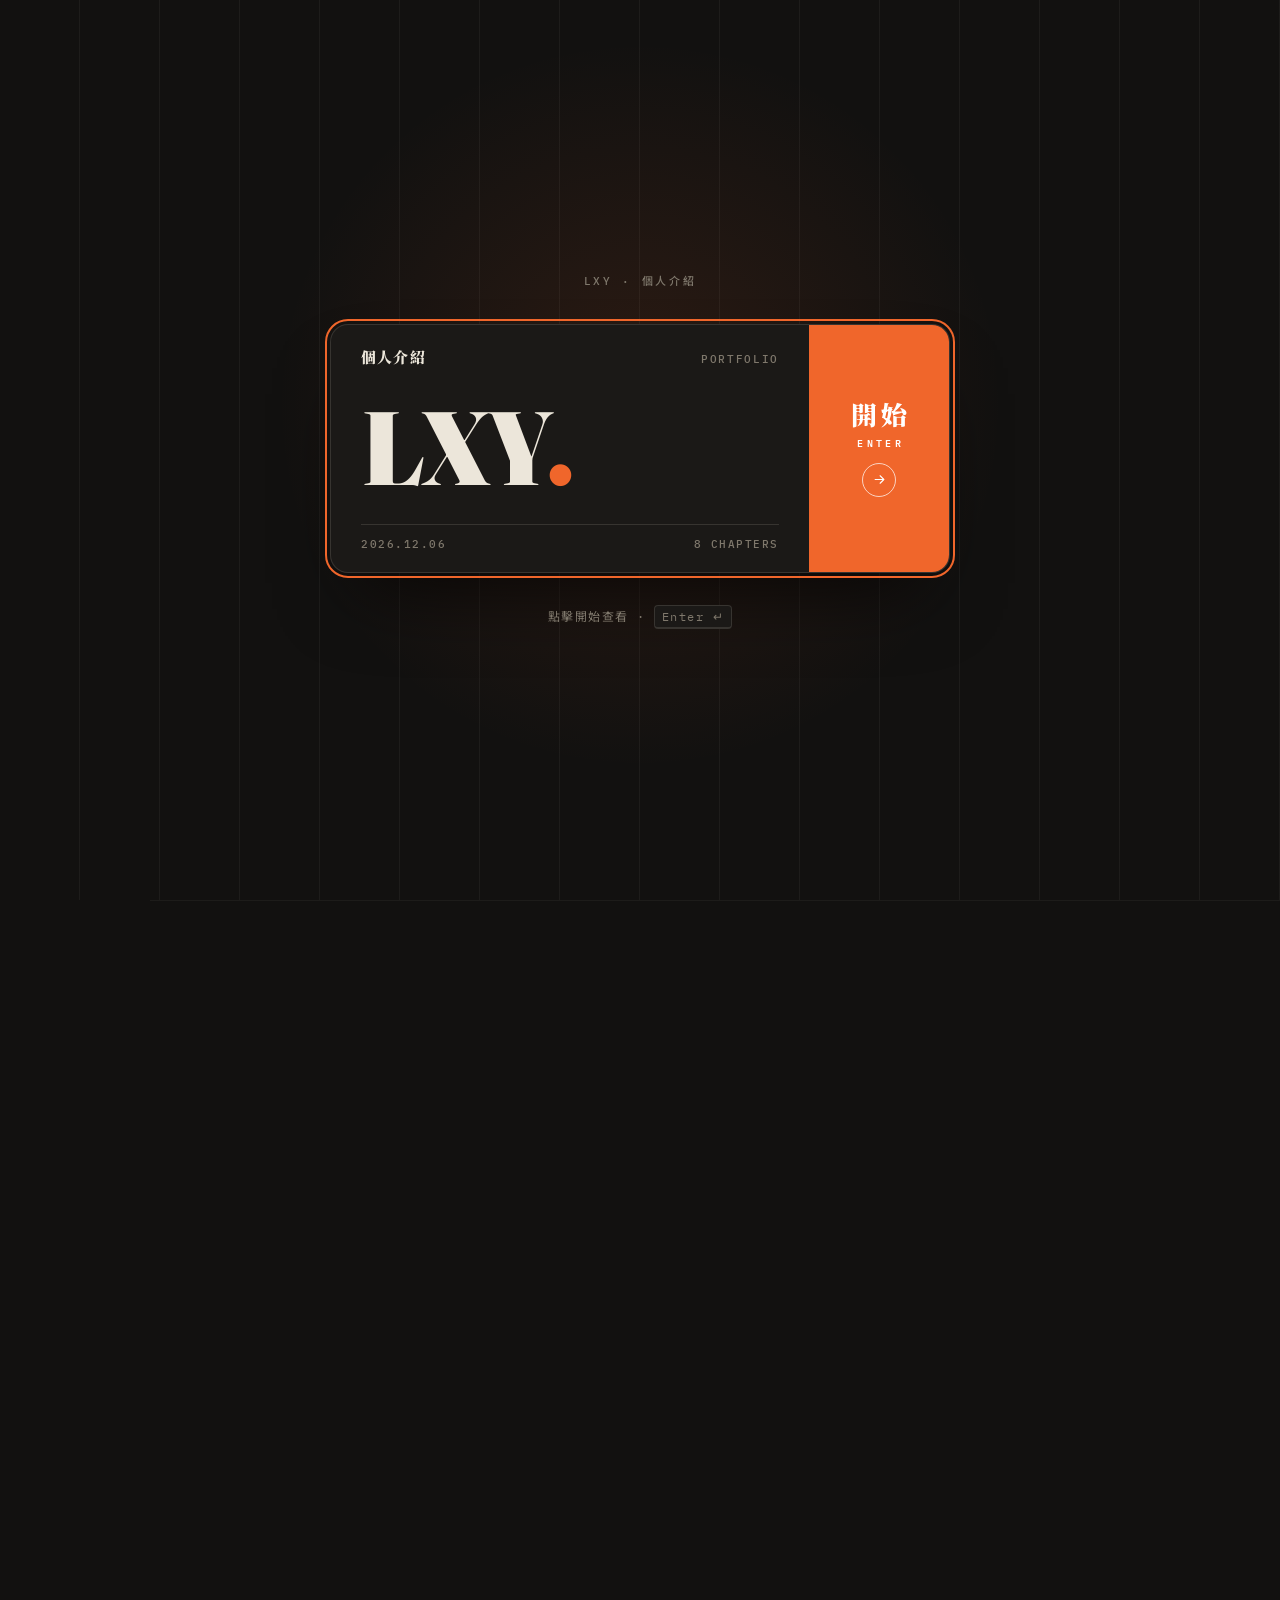
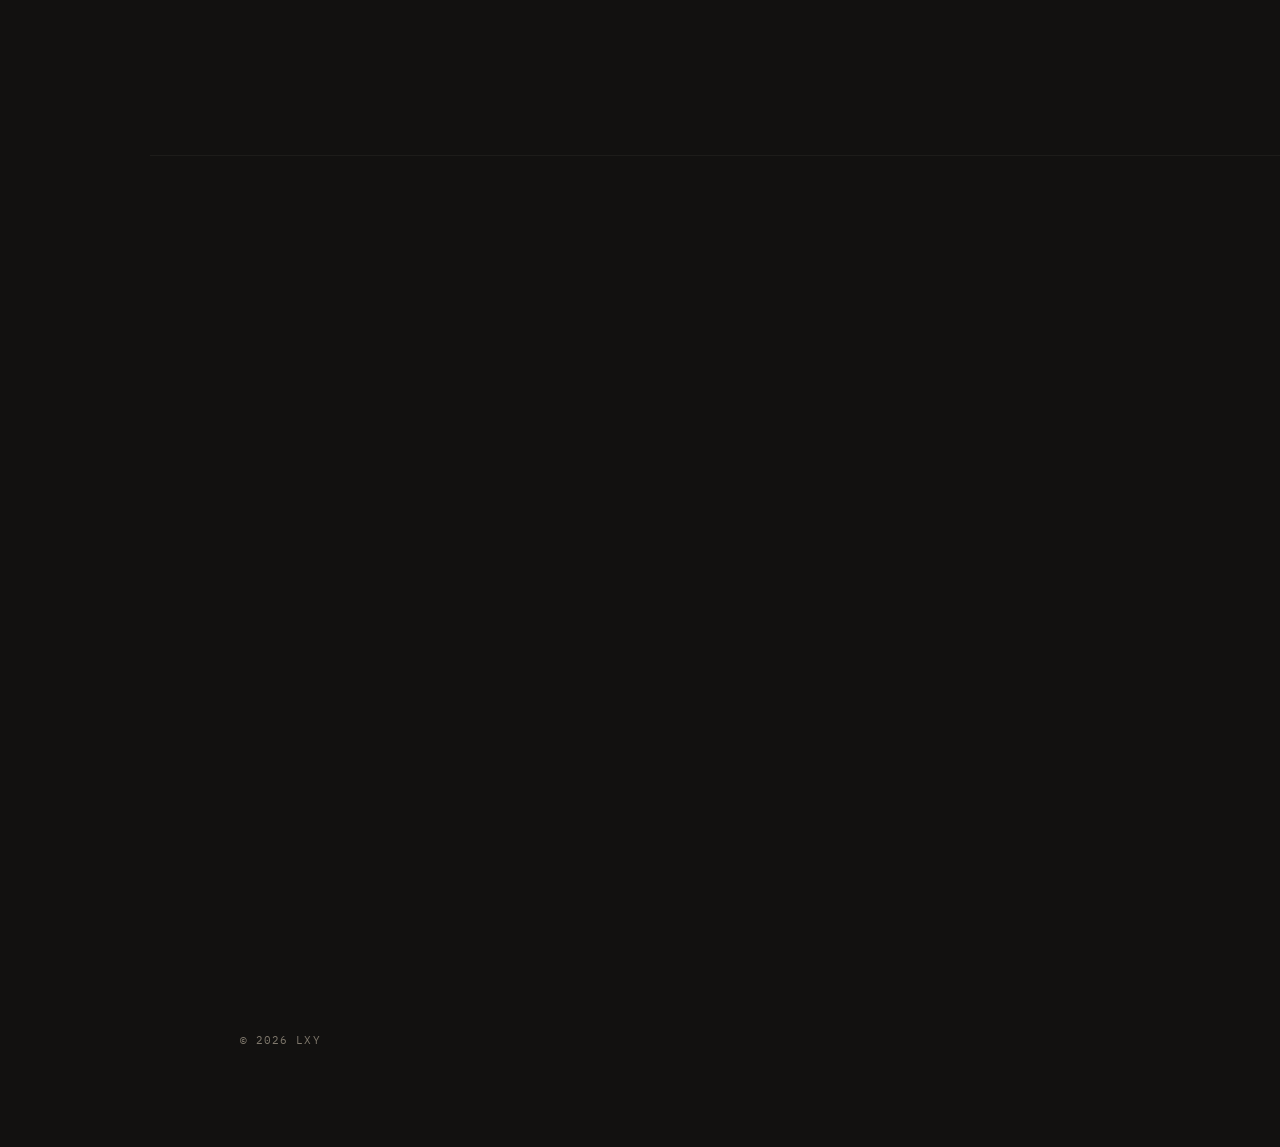
==== commit d746a14a: "Update portfolio to include Certificates section and adjust chapter count; modify styling for awards" ====
--- a/index.html
+++ b/index.html
@@ -34,7 +34,7 @@
     <div class="cc-main">
       <div class="cc-head"><b>個人介紹</b><span>Portfolio</span></div>
       <div class="cc-name">LXY<i>.</i></div>
-      <div class="cc-meta"><span id="tDate">—</span><span>7 chapters</span></div>
+      <div class="cc-meta"><span id="tDate">—</span><span>8 chapters</span></div>
     </div>
     <div class="cc-go">
       <b>開始</b><small>ENTER</small>
@@ -164,21 +164,8 @@
   <section class="station" id="awards" data-station data-key="nav.awards" data-zh="獲獎" data-en="Awards">
     <div class="inner">
       <div class="sign reveal" data-sign></div>
-      <div class="grid grid--awards">
+      <div class="grid grid--3">
         <button type="button" class="card award-card reveal" style="--d:.05s" data-card
-          data-preview-key="awardPvqc" data-title="PVQC AI Literacy Specialist" data-org="PVQC"
-          data-desc="已通過 PVQC AI Literacy Specialist（專業級）考試。涵蓋人工智慧相關專業英文詞彙能力；正式證書核發中，尚未可查詢。"
-          data-cover="pvqc" data-date="2026 年 10 月" data-badge="已通過" data-tags="AI,PVQC,專業英文,專業級">
-          <span class="cover cover--pvqc"><span class="cover-mark"><b>PVQC</b><small>AI Literacy</small></span></span>
-          <span class="stamp"><span class="award-card-badge">已通過</span></span>
-          <span class="card-body">
-            <span class="card-org award-card-org">PVQC</span>
-            <span class="card-title award-card-title">PVQC AI Literacy Specialist</span>
-            <span class="card-snip award-card-snippet">已通過 AI 專業英文詞彙能力專業級考試。</span>
-            <span class="card-foot"><span class="award-card-date">2026 年 10 月</span><span class="more" aria-hidden="true">→</span></span>
-          </span>
-        </button>
-        <button type="button" class="card award-card reveal" style="--d:.1s" data-card
           data-preview-key="award1" data-title="智在家鄉 2024 第七屆" data-org="聯發科技"
           data-desc="智在家鄉比賽，2024 年，我們以「科技農業」為主題，製作了感測器等裝置蒐集農業資料，獲得優等獎。"
           data-logo="data/mediatek.png" data-date="2024 年 11 月" data-badge="優等獎" data-tags="科技農業,感測器,聯發科技">
@@ -222,7 +209,30 @@
     </div>
   </section>
 
-  <!-- 05 專案 -->
+  <!-- 05 證照 -->
+  <section class="station" id="certs" data-station data-key="nav.certs" data-zh="證照" data-en="Certificates">
+    <div class="inner">
+      <div class="sign reveal" data-sign></div>
+      <div class="grid grid--certs">
+        <button type="button" class="card cert-card reveal" style="--d:.05s" data-card
+          data-preview-key="certPvqc" data-title="PVQC AI Literacy Specialist" data-org="PVQC"
+          data-desc="已通過 PVQC AI Literacy Specialist（專業級）考試。涵蓋人工智慧相關專業英文詞彙能力；正式證書核發中，尚未可查詢。"
+          data-cover="pvqc" data-date="2026 年 10 月" data-badge="已通過" data-tags="AI,PVQC,專業英文,專業級">
+          <span class="cover cover--pvqc"><span class="cover-mark"><b>PVQC</b><small>AI Literacy</small></span></span>
+          <span class="stamp"><span class="cert-card-badge">已通過</span></span>
+          <span class="card-body">
+            <span class="card-org cert-card-org">PVQC</span>
+            <span class="card-title cert-card-title">PVQC AI Literacy Specialist</span>
+            <span class="card-snip cert-card-snippet">已通過 AI 專業英文詞彙能力專業級考試。</span>
+            <span class="card-foot"><span class="cert-card-date">2026 年 10 月</span><span class="more" aria-hidden="true">→</span></span>
+          </span>
+        </button>
+      </div>
+      <button type="button" class="next reveal" data-next></button>
+    </div>
+  </section>
+
+  <!-- 06 專案 -->
   <section class="station" id="projects" data-station data-key="nav.projects" data-zh="專案" data-en="Projects">
     <div class="inner">
       <div class="sign reveal" data-sign></div>
@@ -260,7 +270,7 @@
     </div>
   </section>
 
-  <!-- 06 技能 -->
+  <!-- 07 技能 -->
   <section class="station" id="skills" data-station data-key="nav.skills" data-zh="技能" data-en="Skills">
     <div class="inner">
       <div class="sign reveal" data-sign></div>
@@ -285,7 +295,7 @@
     </div>
   </section>
 
-  <!-- 07 聯絡 -->
+  <!-- 08 聯絡 -->
   <section class="station" id="contact" data-station data-key="nav.contact" data-zh="聯絡" data-en="Contact">
     <div class="inner">
       <div class="sign reveal" data-sign></div>
--- a/css/style.css
+++ b/css/style.css
@@ -197,7 +197,7 @@
 .grid{display:grid;gap:26px}
 .grid--3{grid-template-columns:repeat(3,minmax(0,1fr))}
 .grid--2{grid-template-columns:repeat(2,minmax(0,1fr))}
-.grid--awards{grid-template-columns:repeat(auto-fill,minmax(240px,1fr))}
+.grid--certs{grid-template-columns:repeat(auto-fill,minmax(240px,1fr))}
 .cover--pvqc{background:radial-gradient(circle at 30% 20%,rgba(var(--accent-rgb),.28),transparent 50%),linear-gradient(155deg,#1a2438,#0d121c)}
 .cover-mark{display:flex;flex-direction:column;align-items:center;gap:8px;color:#fff;text-align:center}
 .cover-mark b{font:900 clamp(36px,4vw,48px)/1 var(--serif);letter-spacing:.06em}
@@ -285,7 +285,7 @@
    13. 手機 / 平板
    ================================================================ */
 @media (max-width:1000px){
-  .grid--3,.grid--awards{grid-template-columns:repeat(2,minmax(0,1fr))}
+  .grid--3,.grid--certs{grid-template-columns:repeat(2,minmax(0,1fr))}
   .hero{grid-template-columns:1fr}
 }
 @media (max-width:820px){
@@ -301,7 +301,7 @@
   .name{font-size:34vw}
   .facts{width:100%}
   .facts div{flex:1;min-width:0;padding:10px 12px}
-  .about,.grid--2,.grid--3,.grid--awards{grid-template-columns:minmax(0,1fr)}
+  .about,.grid--2,.grid--3,.grid--certs{grid-template-columns:minmax(0,1fr)}
   .field{grid-template-columns:30px 80px minmax(0,1fr);gap:10px}
   .taiwan-map-inner{min-height:420px}
   .tt-row{grid-template-columns:22px minmax(0,1fr);gap:0 14px}
